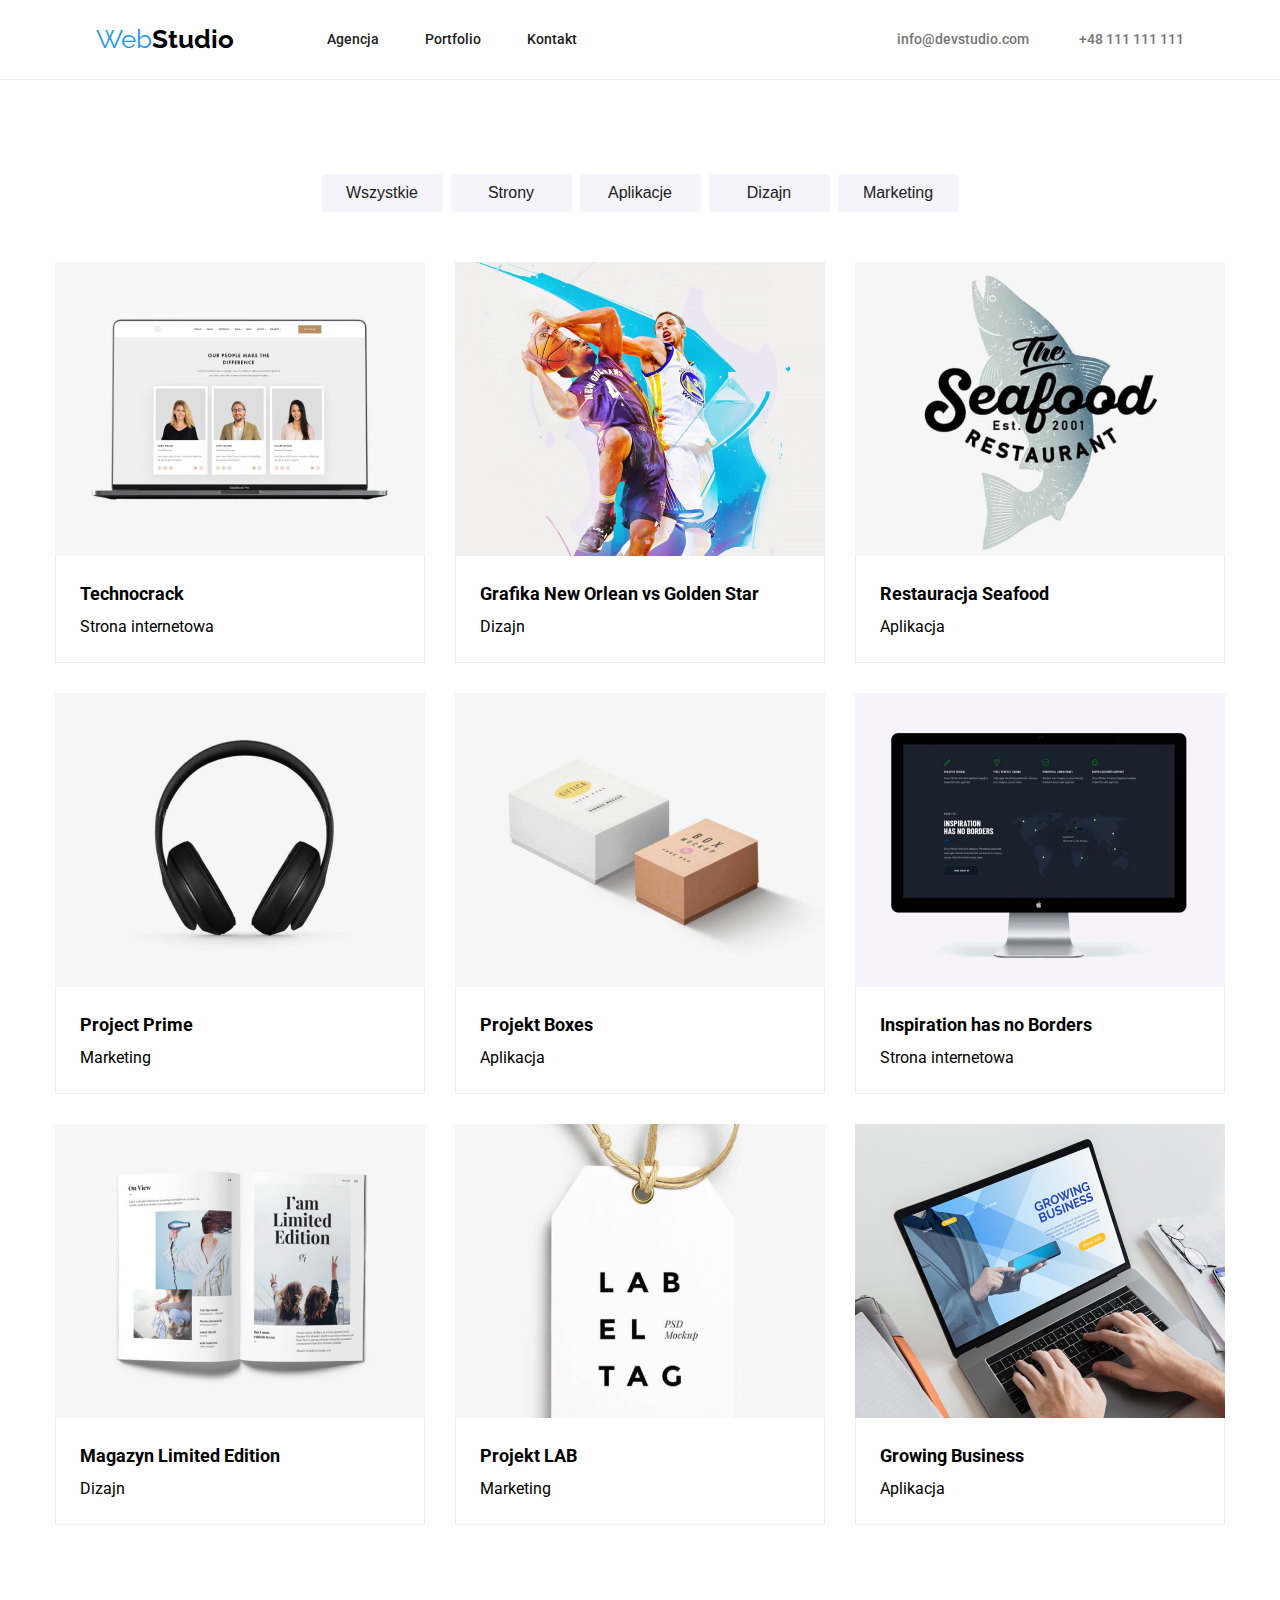
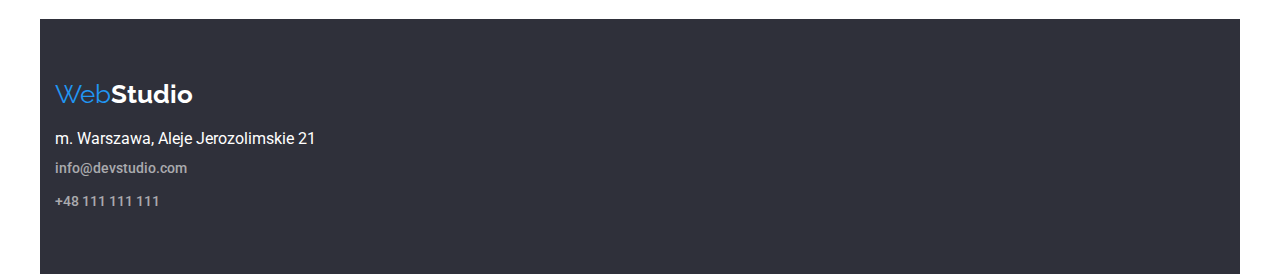
==== portfolio.html @ c42805ab "Zadanie nr 3" ====
<!DOCTYPE html>
<html lang="pl">
  <head>
    <meta charset="UTF-8" />
    <meta http-equiv="X-UA-Compatible" content="IE=edge" />
    <title>Portfolio</title>
    <link rel="stylesheet" href="css/styles.css" />
    <link
      rel="stylesheet"
      href="https://fonts.googleapis.com/css2?family=Raleway:wght@700&family=Roboto:wght@400;500;700;900&display=swap"
    />
    <link
      rel="stylesheet"
      href="node_modules/modern-normalize/modern-normalize.css"
    />
  </head>
  <body>
    <header class="header">
      <div class="container header-flex">
        <a href="index.html" class="logo"
          ><span class="web-logo">Web</span>Studio</a
        >
        <nav>
          <ul class="header-flex-nav ul-list">
            <li><a href="/agencja" class="header">Agencja</a></li>
            <li><a href="portfolio.html" class="header">Portfolio</a></li>
            <li><a href="/kontakt" class="header">Kontakt</a></li>
          </ul>
        </nav>
        <ul class="header-flex-address ul-list">
          <li>
            <a href="mailto:info@devstudio.com" class="address"
              >info@devstudio.com</a
            >
          </li>
          <li>
            <a href="tel:+48111111111" class="address">+48 111 111 111</a>
          </li>
        </ul>
      </div>
    </header>
    <main>
      <section class="container section">
        <div>
          <ul class="btn-portfolio-list ul-list">
            <li>
              <button type="button" class="btn-portfolio">Wszystkie</button>
            </li>
            <li><button type="button" class="btn-portfolio">Strony</button></li>
            <li>
              <button type="button" class="btn-portfolio">Aplikacje</button>
            </li>
            <li><button type="button" class="btn-portfolio">Dizajn</button></li>
            <li>
              <button type="button" class="btn-portfolio">Marketing</button>
            </li>
          </ul>
        </div>
        <div>
          <ul class="pages ul-list">
            <li class="pages-item">
              <img
                src="images/Technocrack.jpg"
                alt="Otwarty laptop"
                width="370"
                height="294"
              />
              <figcaption>
                <h5>Technocrack</h5>
                <p>Strona internetowa</p>
              </figcaption>
            </li>
            <li class="pages-item">
              <img
                src="images/Grafika.jpg"
                alt="Dwóch koszykarzy"
                width="370"
                height="294"
              />
              <figcaption>
                <h5>Grafika New Orlean vs Golden Star</h5>
                <p>Dizajn</p>
              </figcaption>
            </li>
            <li class="pages-item">
              <img
                src="images/RestauracjaSeafood.jpg"
                alt="Napis restauracja na rysunku ryby"
                width="370"
                height="294"
              />
              <figcaption>
                <h5>Restauracja Seafood</h5>
                <p>Aplikacja</p>
              </figcaption>
            </li>
            <li class="pages-item">
              <img
                src="images/ProjektPrime.jpg"
                alt="Słuchawki Hi-fi"
                width="370"
                height="294"
              />
              <figcaption>
                <h5>Project Prime</h5>
                <p>Marketing</p>
              </figcaption>
            </li>
            <li class="pages-item">
              <img
                src="images/ProjektBoxes.jpg"
                alt="Dwa pudełka"
                width="370"
                height="294"
              />
              <figcaption>
                <h5>Projekt Boxes</h5>
                <p>Aplikacja</p>
              </figcaption>
            </li>
            <li class="pages-item">
              <img
                src="images/Inspiration.jpg"
                alt="Monitor"
                width="370"
                height="294"
              />
              <figcaption>
                <h5>Inspiration has no Borders</h5>
                <p>Strona internetowa</p>
              </figcaption>
            </li>
            <li class="pages-item">
              <img
                src="images/Magazyn.jpg"
                alt="Otwarte czasopismo"
                width="370"
                height="294"
              />
              <figcaption>
                <h5>Magazyn Limited Edition</h5>
                <p>Dizajn</p>
              </figcaption>
            </li>
            <li class="pages-item">
              <img
                src="images/ProjektLAB.jpg"
                alt="Zawieszka z inicjałami"
                width="370"
                height="294"
              />
              <figcaption>
                <h5>Projekt LAB</h5>
                <p>Marketing</p>
              </figcaption>
            </li>
            <li class="pages-item">
              <img
                src="images/GrowingBusiness.jpg"
                alt="Laptop ze stroną GrowingBusiness"
                width="370"
                height="294"
              />
              <figcaption>
                <h5>Growing Business</h5>
                <p>Aplikacja</p>
              </figcaption>
            </li>
          </ul>
        </div>
      </section>
    </main>
    <footer>
      <div class="container footer">
        <address>
          <a href="index.html" class="logo" style="color: white"
            ><span class="web-logo">Web</span>Studio</a
          >
          <div class="footer-item">
            <p>m. Warszawa, Aleje Jerozolimskie 21</p>
            <a href="mailto:info@devstudio.com" class="address-footer"
              >info@devstudio.com</a
            >
            <a href="tel:+48111111111" class="address-footer"
              >+48 111 111 111</a
            >
          </div>
        </address>
      </div>
    </footer>
  </body>
</html>
---- css/styles.css ----
body {
  font-family: var(--font-main), var(--font-sans-serif);
  color: var(--black);
  border: 0;
}
:root {
  --blue: #2196f3;
  --white: #ffffff;
  --black: #000000;
  --gray: #757575;
  --darkgray: #212121;
  --font-main: "Roboto";
  --font-sans-serif: sans-serif;
}
*,
::after,
::before {
  box-sizing: border-box;
  margin: 0;
  padding: 0;
}
.container {
  width: 1200px;
  margin: auto;
  padding: 0 15px;
}
ul {
  list-style-type: none;
}
a {
  text-decoration: none;
}
.section {
  padding-top: 94px;
  padding-bottom: 94px;
}
/*===header===*/
.header {
  font-size: 14px;
  font-weight: 500;
  line-height: 1.17;
  color: var(--darkgray);
  height: 80px;
  border-bottom: 1px solid #ececec;
  display: flex;
  align-items: center;
}
.header:hover,
.header:focus {
  color: var(--blue);
}

.header-flex {
  display: flex;
  align-items: center;
  justify-content: center;
}
.header-flex-nav {
  display: flex;
  align-items: center;
  gap: 46px;
  width: 254px;
  height: 16px;
  margin-left: 93px;
}
.header-flex-address {
  display: flex;
  gap: 50px;
  margin-left: 316px;
}
.logo {
  font-family: Raleway;
  font-size: 26px;
  font-weight: 700;
  line-height: 1.17;
  color: var(--black);
  text-decoration: none;
  font-style: normal;
}
.web-logo {
  font-size: 26px;
  font-weight: 400;
  line-height: 1.17;
  color: var(--blue);
  text-decoration: none;
  font-style: normal;
}
.address {
  font-size: 14px;
  font-weight: 500;
  line-height: 1.71;
  color: var(--gray);
}
.address:hover,
.address:focus {
  color: var(--blue);
}
/*===header end===*/
/*===main===*/
.bussines {
  width: 1600px;
}
.btn {
  font-size: 16px;
  font-weight: 700;
  line-height: 1.875;
  text-align: center;
  color: var(--white);
  background-color: var(--blue);
  border-radius: 0.3rem;
  border: 0rem;
  width: 200px;
  height: 50px;
  cursor: pointer;
}

.title {
  font-size: 44px;
  font-weight: 900;
  line-height: 1.36;
  text-align: center;
  color: var(--white);
  background-color: #2f303a;
  letter-spacing: 0.06em;
}

.lorem {
  font-size: 14px;
  font-weight: 400;
  line-height: 1.71;
  color: var(--gray);
}
.lorem-item {
  display: flex;
  align-items: center;
  gap: 30px;
}
.lorem-item-p {
  padding-top: 10px;
}
.lorem h4 {
  font-size: 14px;
  font-weight: 700;
  line-height: 1.17;
  color: var(--darkgray);
}
.job {
  text-align: center;
}
.job-item {
  display: flex;
  gap: 30px;
  padding-top: 50px;
}
.section-team {
  background-color: #f5f4fa;
  text-align: center;
}

.team {
  font-size: 16px;
  font-weight: 400;
  line-height: 1.17;
  color: var(--gray);
  display: flex;
  gap: 30px;
  padding-top: 50px;
}
.team-item {
  background-color: var(--white);
  padding: 0 0 30px 0;
  box-shadow: 0px 2px 1px 0px #00000033, 0px 1px 1px 0px #00000024,
    0px 1px 3px 0px #0000001f;
}
.team h5 {
  font-size: 16px;
  font-weight: 500;
  line-height: 1.17;
  color: var(--darkgray);
  padding-top: 30px;
  padding-bottom: 10px;
}
/*===main end===*/
/*===fotter===*/
.footer {
  background-color: #2f303a;
  color: var(--white);
  font-style: normal;
}
.footer-item {
  padding-top: 20px;
}
.footer-item > a {
  display: flex;
  flex-direction: row;
  row-gap: 9px;
}
address {
  padding-top: 60px;
  padding-bottom: 60px;
  font-style: normal;
}
.address-footer {
  font-size: 14px;
  font-weight: 500;
  line-height: 1.71;
  color: #ffffff99;
  padding-top: 9px;
}

.address-footer:hover,
.address-footer:focus {
  color: var(--blue);
}
/*===footer-end===*/
.pages {
  font-size: 16px;
  font-weight: 400;
  line-height: 1.875;
  display: flex;
  flex-wrap: wrap;
  gap: 30px;
  flex-basis: calc((100%-90) / 3);
  padding-top: 50px;
}
.pages-item > figcaption {
  border-bottom: 1px solid #eeeeee;
  border-left: 1px solid #eeeeee;
  border-right: 1px solid #eeeeee;
  padding: 20px 24px 20px 24px;
}
.pages-item > img {
  display: block;
}
.pages h5 {
  font-size: 18px;
  font-weight: 700;
  line-height: 2;
}
h2 {
  font-size: 36px;
  font-weight: 700;
  line-height: 1.17;
}
.btn-portfolio {
  text-align: center;
  color: var(--darkgray);
  background-color: #f5f4fa;
  border: 0rem;
  height: 38px;
  width: 121px;
  border-radius: 4px;
  font-size: 16px;
  font-weight: 500;
  line-height: 1.625;
  text-align: center;
  cursor: pointer;
}
.btn-portfolio:hover,
.btn-portfolio:focus {
  background-color: var(--blue);
  border-radius: 0.2rem;
  color: var(--white);
}
.btn-portfolio-list {
  display: flex;
  justify-content: center;
  flex-wrap: wrap;
  gap: 8px;
  flex-basis: calc((100%-32) / 5);
}
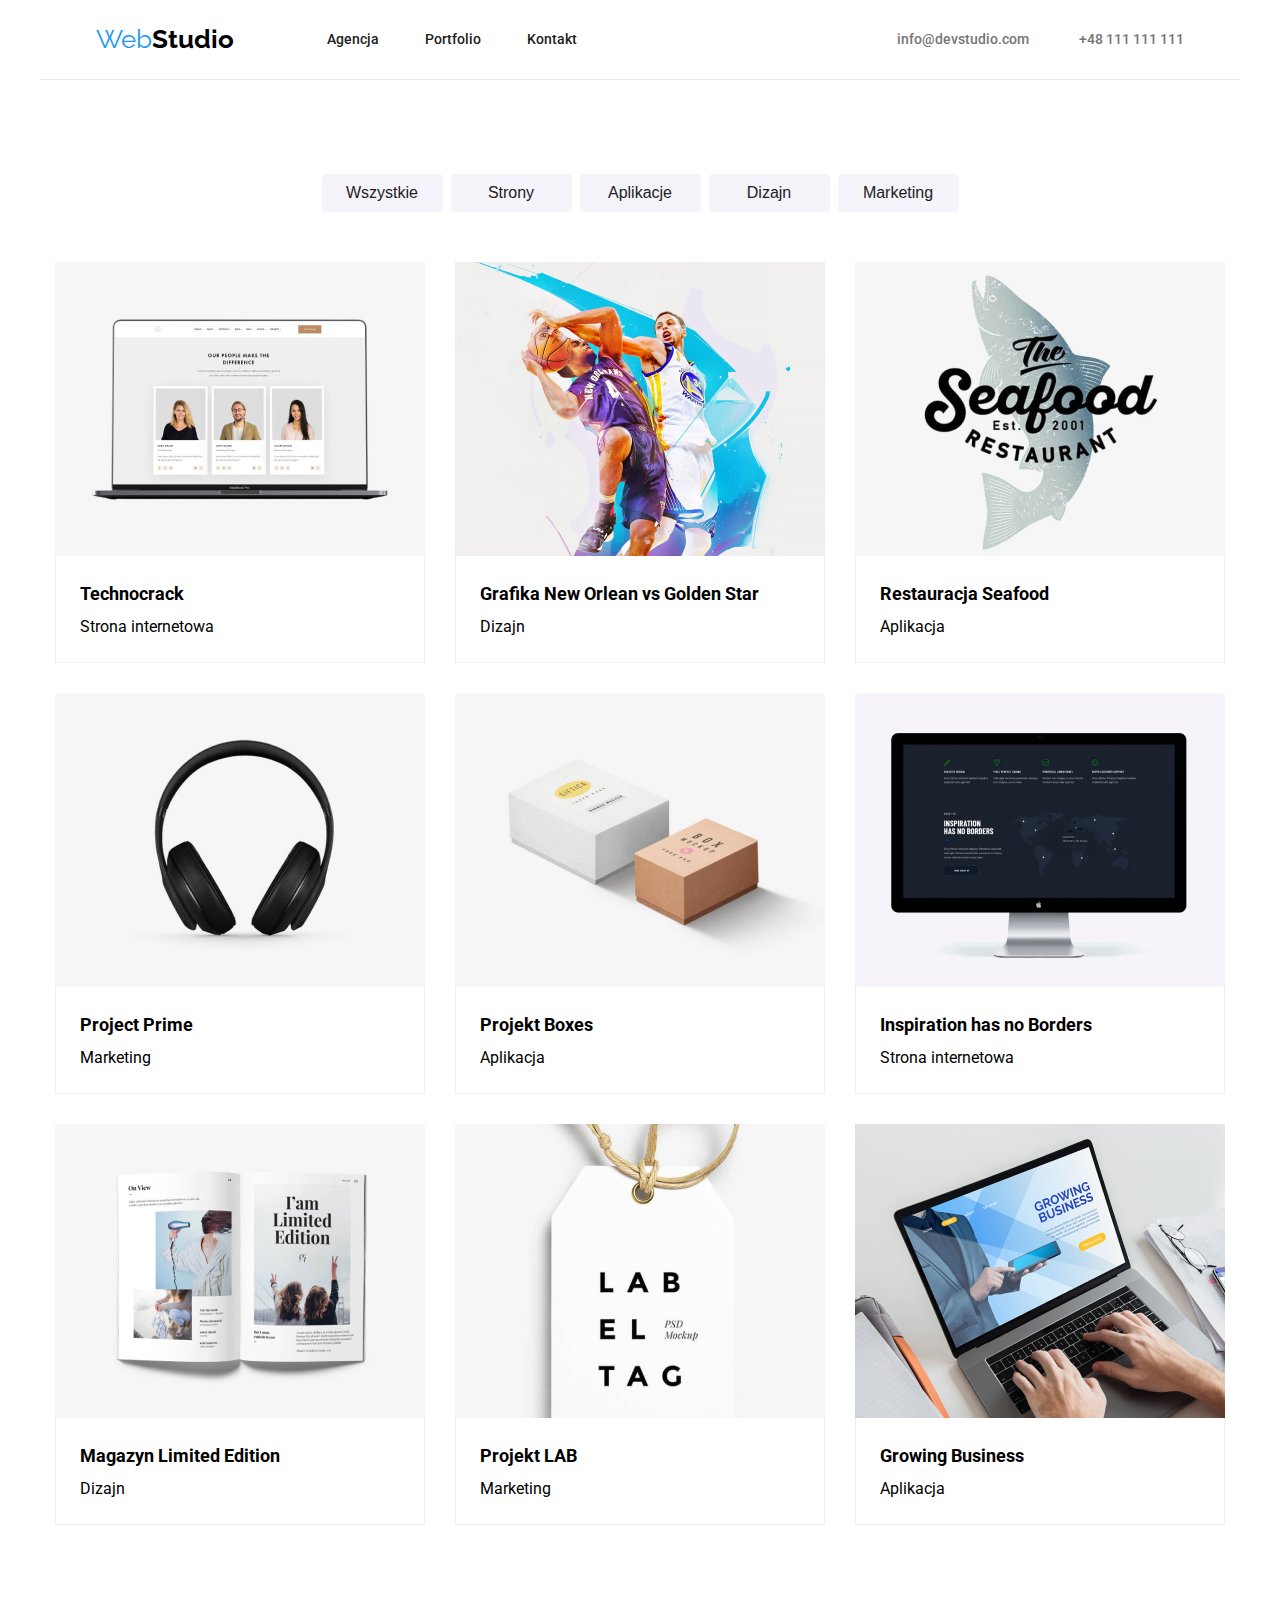
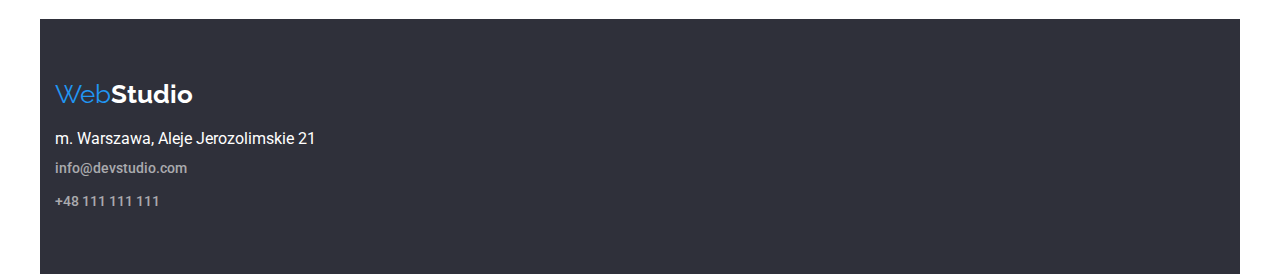
==== commit 7b8fe075: "poprawka" ====
--- a/portfolio.html
+++ b/portfolio.html
@@ -15,8 +15,8 @@
     />
   </head>
   <body>
-    <header class="header">
-      <div class="container header-flex">
+    <header>
+      <div class="header container header-flex">
         <a href="index.html" class="logo"
           ><span class="web-logo">Web</span>Studio</a
         >
@@ -40,133 +40,139 @@
       </div>
     </header>
     <main>
-      <section class="container section">
-        <div>
-          <ul class="btn-portfolio-list ul-list">
-            <li>
-              <button type="button" class="btn-portfolio">Wszystkie</button>
-            </li>
-            <li><button type="button" class="btn-portfolio">Strony</button></li>
-            <li>
-              <button type="button" class="btn-portfolio">Aplikacje</button>
-            </li>
-            <li><button type="button" class="btn-portfolio">Dizajn</button></li>
-            <li>
-              <button type="button" class="btn-portfolio">Marketing</button>
-            </li>
-          </ul>
-        </div>
-        <div>
-          <ul class="pages ul-list">
-            <li class="pages-item">
-              <img
-                src="images/Technocrack.jpg"
-                alt="Otwarty laptop"
-                width="370"
-                height="294"
-              />
-              <figcaption>
-                <h5>Technocrack</h5>
-                <p>Strona internetowa</p>
-              </figcaption>
-            </li>
-            <li class="pages-item">
-              <img
-                src="images/Grafika.jpg"
-                alt="Dwóch koszykarzy"
-                width="370"
-                height="294"
-              />
-              <figcaption>
-                <h5>Grafika New Orlean vs Golden Star</h5>
-                <p>Dizajn</p>
-              </figcaption>
-            </li>
-            <li class="pages-item">
-              <img
-                src="images/RestauracjaSeafood.jpg"
-                alt="Napis restauracja na rysunku ryby"
-                width="370"
-                height="294"
-              />
-              <figcaption>
-                <h5>Restauracja Seafood</h5>
-                <p>Aplikacja</p>
-              </figcaption>
-            </li>
-            <li class="pages-item">
-              <img
-                src="images/ProjektPrime.jpg"
-                alt="Słuchawki Hi-fi"
-                width="370"
-                height="294"
-              />
-              <figcaption>
-                <h5>Project Prime</h5>
-                <p>Marketing</p>
-              </figcaption>
-            </li>
-            <li class="pages-item">
-              <img
-                src="images/ProjektBoxes.jpg"
-                alt="Dwa pudełka"
-                width="370"
-                height="294"
-              />
-              <figcaption>
-                <h5>Projekt Boxes</h5>
-                <p>Aplikacja</p>
-              </figcaption>
-            </li>
-            <li class="pages-item">
-              <img
-                src="images/Inspiration.jpg"
-                alt="Monitor"
-                width="370"
-                height="294"
-              />
-              <figcaption>
-                <h5>Inspiration has no Borders</h5>
-                <p>Strona internetowa</p>
-              </figcaption>
-            </li>
-            <li class="pages-item">
-              <img
-                src="images/Magazyn.jpg"
-                alt="Otwarte czasopismo"
-                width="370"
-                height="294"
-              />
-              <figcaption>
-                <h5>Magazyn Limited Edition</h5>
-                <p>Dizajn</p>
-              </figcaption>
-            </li>
-            <li class="pages-item">
-              <img
-                src="images/ProjektLAB.jpg"
-                alt="Zawieszka z inicjałami"
-                width="370"
-                height="294"
-              />
-              <figcaption>
-                <h5>Projekt LAB</h5>
-                <p>Marketing</p>
-              </figcaption>
-            </li>
-            <li class="pages-item">
-              <img
-                src="images/GrowingBusiness.jpg"
-                alt="Laptop ze stroną GrowingBusiness"
-                width="370"
-                height="294"
-              />
-              <figcaption>
-                <h5>Growing Business</h5>
-                <p>Aplikacja</p>
-              </figcaption>
-            </li>
-          </ul>
+      <section>
+        <div class="container section">
+          <div class="ul-list">
+            <ul class="btn-portfolio-list">
+              <li>
+                <button type="button" class="btn-portfolio">Wszystkie</button>
+              </li>
+              <li>
+                <button type="button" class="btn-portfolio">Strony</button>
+              </li>
+              <li>
+                <button type="button" class="btn-portfolio">Aplikacje</button>
+              </li>
+              <li>
+                <button type="button" class="btn-portfolio">Dizajn</button>
+              </li>
+              <li>
+                <button type="button" class="btn-portfolio">Marketing</button>
+              </li>
+            </ul>
+          </div>
+          <div>
+            <ul class="pages ul-list">
+              <li class="pages-item">
+                <img
+                  src="images/Technocrack.jpg"
+                  alt="Otwarty laptop"
+                  width="370"
+                  height="294"
+                />
+                <figcaption>
+                  <h5>Technocrack</h5>
+                  <p>Strona internetowa</p>
+                </figcaption>
+              </li>
+              <li class="pages-item">
+                <img
+                  src="images/Grafika.jpg"
+                  alt="Dwóch koszykarzy"
+                  width="370"
+                  height="294"
+                />
+                <figcaption>
+                  <h5>Grafika New Orlean vs Golden Star</h5>
+                  <p>Dizajn</p>
+                </figcaption>
+              </li>
+              <li class="pages-item">
+                <img
+                  src="images/RestauracjaSeafood.jpg"
+                  alt="Napis restauracja na rysunku ryby"
+                  width="370"
+                  height="294"
+                />
+                <figcaption>
+                  <h5>Restauracja Seafood</h5>
+                  <p>Aplikacja</p>
+                </figcaption>
+              </li>
+              <li class="pages-item">
+                <img
+                  src="images/ProjektPrime.jpg"
+                  alt="Słuchawki Hi-fi"
+                  width="370"
+                  height="294"
+                />
+                <figcaption>
+                  <h5>Project Prime</h5>
+                  <p>Marketing</p>
+                </figcaption>
+              </li>
+              <li class="pages-item">
+                <img
+                  src="images/ProjektBoxes.jpg"
+                  alt="Dwa pudełka"
+                  width="370"
+                  height="294"
+                />
+                <figcaption>
+                  <h5>Projekt Boxes</h5>
+                  <p>Aplikacja</p>
+                </figcaption>
+              </li>
+              <li class="pages-item">
+                <img
+                  src="images/Inspiration.jpg"
+                  alt="Monitor"
+                  width="370"
+                  height="294"
+                />
+                <figcaption>
+                  <h5>Inspiration has no Borders</h5>
+                  <p>Strona internetowa</p>
+                </figcaption>
+              </li>
+              <li class="pages-item">
+                <img
+                  src="images/Magazyn.jpg"
+                  alt="Otwarte czasopismo"
+                  width="370"
+                  height="294"
+                />
+                <figcaption>
+                  <h5>Magazyn Limited Edition</h5>
+                  <p>Dizajn</p>
+                </figcaption>
+              </li>
+              <li class="pages-item">
+                <img
+                  src="images/ProjektLAB.jpg"
+                  alt="Zawieszka z inicjałami"
+                  width="370"
+                  height="294"
+                />
+                <figcaption>
+                  <h5>Projekt LAB</h5>
+                  <p>Marketing</p>
+                </figcaption>
+              </li>
+              <li class="pages-item">
+                <img
+                  src="images/GrowingBusiness.jpg"
+                  alt="Laptop ze stroną GrowingBusiness"
+                  width="370"
+                  height="294"
+                />
+                <figcaption>
+                  <h5>Growing Business</h5>
+                  <p>Aplikacja</p>
+                </figcaption>
+              </li>
+            </ul>
+          </div>
         </div>
       </section>
     </main>
--- a/css/styles.css
+++ b/css/styles.css
@@ -34,6 +34,12 @@
   padding-top: 94px;
   padding-bottom: 94px;
 }
+
+h2 {
+  font-size: 36px;
+  font-weight: 700;
+  line-height: 1.17;
+}
 /*===header===*/
 .header {
   font-size: 14px;
@@ -213,6 +219,7 @@
   color: var(--blue);
 }
 /*===footer-end===*/
+/*===portfolio===*/
 .pages {
   font-size: 16px;
   font-weight: 400;
@@ -237,11 +244,6 @@
   font-weight: 700;
   line-height: 2;
 }
-h2 {
-  font-size: 36px;
-  font-weight: 700;
-  line-height: 1.17;
-}
 .btn-portfolio {
   text-align: center;
   color: var(--darkgray);
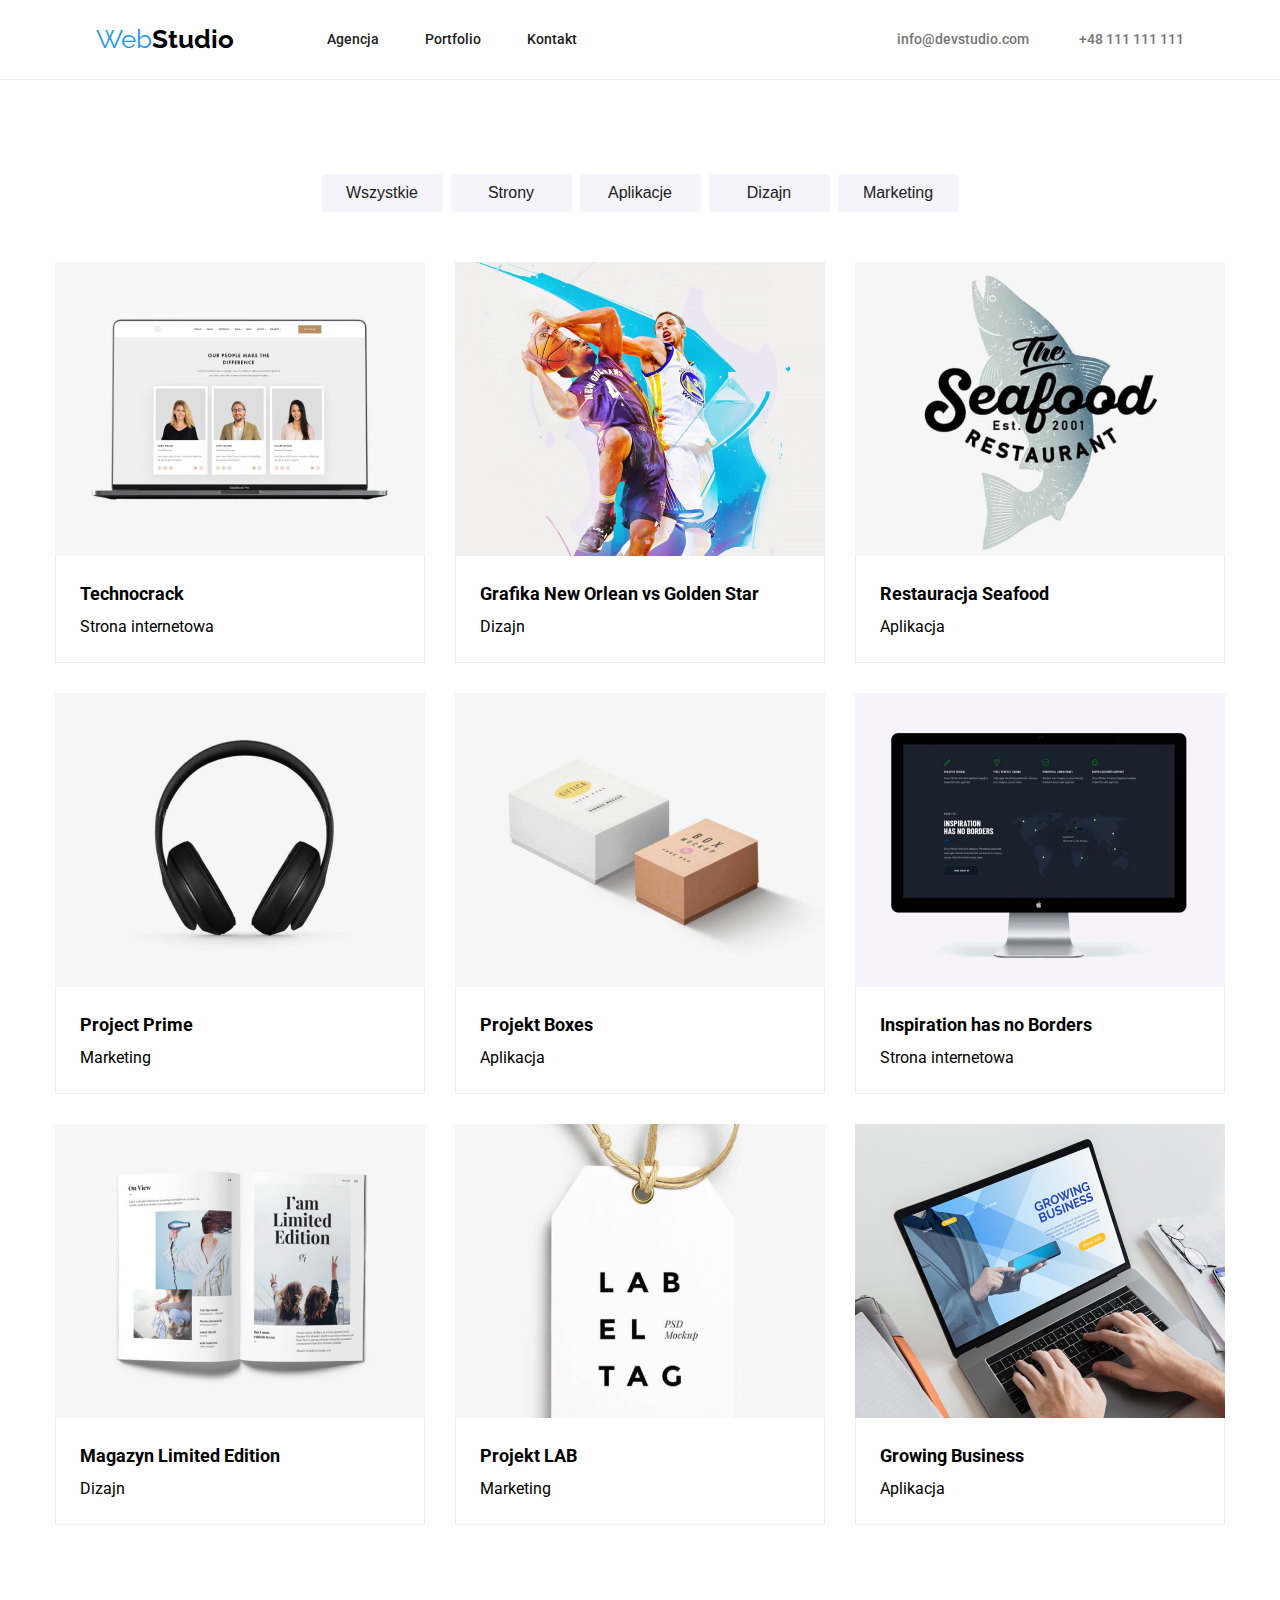
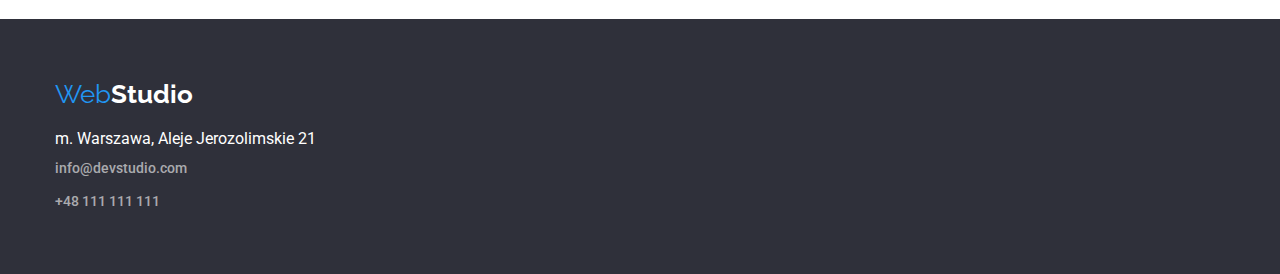
==== commit 01e3cdd5: "poprawki" ====
--- a/portfolio.html
+++ b/portfolio.html
@@ -16,28 +16,30 @@
   </head>
   <body>
     <header>
-      <div class="header container header-flex">
-        <a href="index.html" class="logo"
-          ><span class="web-logo">Web</span>Studio</a
-        >
-        <nav>
-          <ul class="header-flex-nav ul-list">
-            <li><a href="/agencja" class="header">Agencja</a></li>
-            <li><a href="portfolio.html" class="header">Portfolio</a></li>
-            <li><a href="/kontakt" class="header">Kontakt</a></li>
+      <section class="header">
+        <div class="container header-flex">
+          <a href="index.html" class="logo"
+            ><span class="web-logo">Web</span>Studio</a
+          >
+          <nav>
+            <ul class="header-flex-nav ul-list">
+              <li><a href="/agencja" class="header">Agencja</a></li>
+              <li><a href="portfolio.html" class="header">Portfolio</a></li>
+              <li><a href="/kontakt" class="header">Kontakt</a></li>
+            </ul>
+          </nav>
+          <ul class="header-flex-address ul-list">
+            <li>
+              <a href="mailto:info@devstudio.com" class="address"
+                >info@devstudio.com</a
+              >
+            </li>
+            <li>
+              <a href="tel:+48111111111" class="address">+48 111 111 111</a>
+            </li>
           </ul>
-        </nav>
-        <ul class="header-flex-address ul-list">
-          <li>
-            <a href="mailto:info@devstudio.com" class="address"
-              >info@devstudio.com</a
-            >
-          </li>
-          <li>
-            <a href="tel:+48111111111" class="address">+48 111 111 111</a>
-          </li>
-        </ul>
-      </div>
+        </div>
+      </section>
     </header>
     <main>
       <section>
@@ -177,22 +179,24 @@
       </section>
     </main>
     <footer>
-      <div class="container footer">
-        <address>
-          <a href="index.html" class="logo" style="color: white"
-            ><span class="web-logo">Web</span>Studio</a
-          >
-          <div class="footer-item">
-            <p>m. Warszawa, Aleje Jerozolimskie 21</p>
-            <a href="mailto:info@devstudio.com" class="address-footer"
-              >info@devstudio.com</a
+      <section class="footer">
+        <div class="container">
+          <address>
+            <a href="index.html" class="logo" style="color: white"
+              ><span class="web-logo">Web</span>Studio</a
             >
-            <a href="tel:+48111111111" class="address-footer"
-              >+48 111 111 111</a
-            >
-          </div>
-        </address>
-      </div>
+            <div class="footer-item">
+              <p>m. Warszawa, Aleje Jerozolimskie 21</p>
+              <a href="mailto:info@devstudio.com" class="address-footer"
+                >info@devstudio.com</a
+              >
+              <a href="tel:+48111111111" class="address-footer"
+                >+48 111 111 111</a
+              >
+            </div>
+          </address>
+        </div>
+      </section>
     </footer>
   </body>
 </html>
